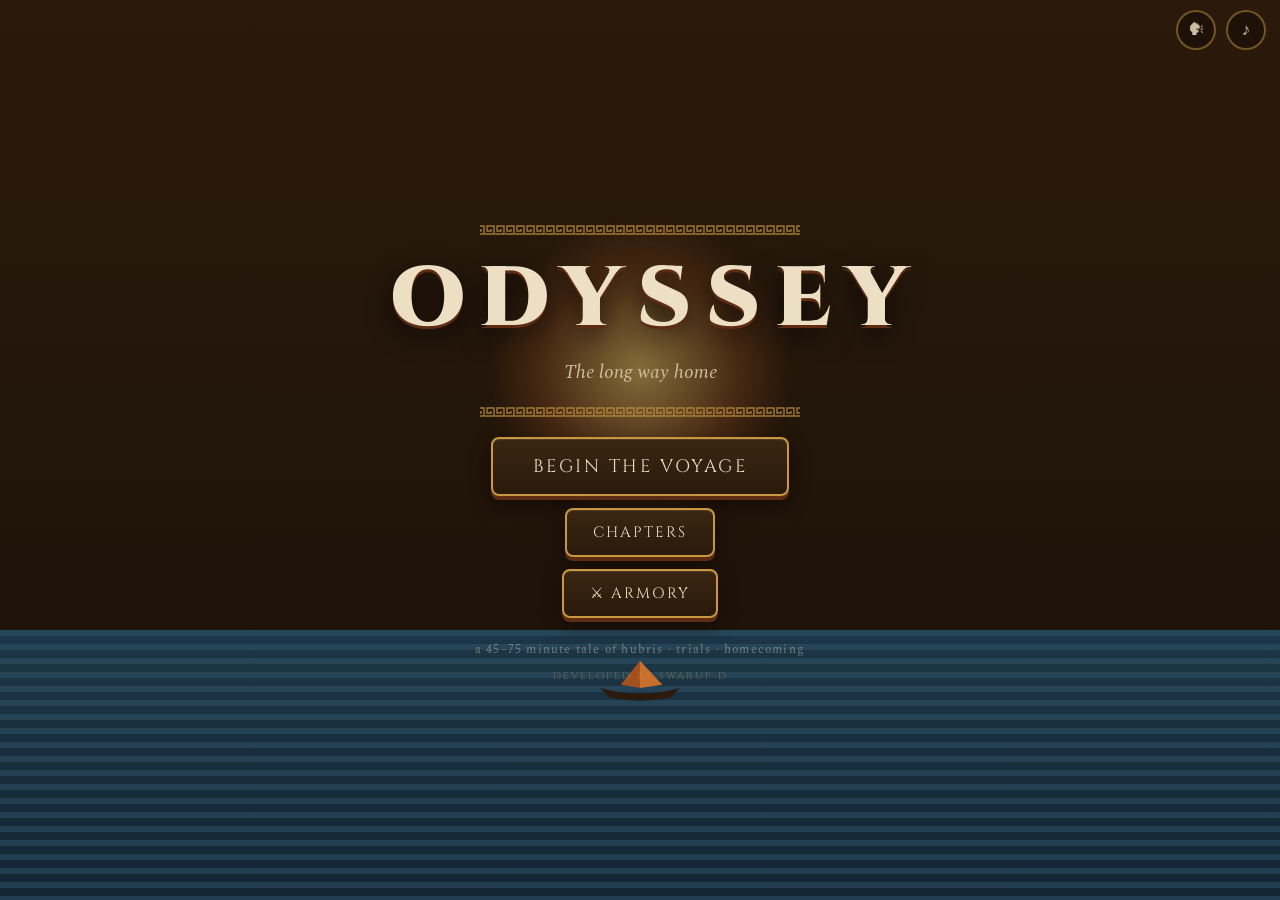
==== android/app/src/main/assets/index.html @ 5df7ddb8 "Initial commit: ODYSSEY - The Long Way Home" ====
<!DOCTYPE html>
<html lang="en">
<head>
<meta charset="utf-8"/>
<meta name="viewport" content="width=device-width, initial-scale=1, maximum-scale=1, user-scalable=no, viewport-fit=cover"/>
<meta name="theme-color" content="#1a1008"/>
<link rel="manifest" href="manifest.webmanifest"/>
<link rel="icon" type="image/png" sizes="192x192" href="icons/icon-192.png"/>
<link rel="apple-touch-icon" href="icons/icon-192.png"/>
<meta name="mobile-web-app-capable" content="yes"/>
<meta name="apple-mobile-web-app-capable" content="yes"/>
<meta name="apple-mobile-web-app-status-bar-style" content="black-translucent"/>
<title>ODYSSEY — The Long Way Home</title>
<!-- fonts are self-hosted (see styles.css @font-face) — no external requests -->
<link rel="stylesheet" href="styles.css"/>
</head>
<body>

<!-- ============================================================
     ODYSSEY — a story-driven action-adventure in one page.
     Layers (back to front):
       #game-canvas   engine render target
       #hud           chapter-local HUD (wind meter, rhythm, HP, etc.)
       #dialogue      narration / speech box
       #chapter-card  pottery-panel chapter transitions
       #screens       title / map / end screens (DOM)
     ============================================================ -->

<canvas id="game-canvas"></canvas>

<!-- In-game HUD -->
<div id="hud" class="hidden">
  <div id="hud-chapter" class="hud-chapter-label">Prologue</div>
  <div id="hud-health" class="hud-health hidden" aria-hidden="true"></div>
  <div id="hud-objective" class="hud-objective hidden"></div>
  <div id="hud-toast" class="hud-toast hidden"></div>
</div>

<!-- Chapter-local mechanic UI (wind meter / rhythm track / stealth eye) -->
<div id="mech-ui" class="hidden"></div>

<!-- Narration / dialogue -->
<div id="dialogue" class="dialogue hidden" role="dialog" aria-live="polite">
  <div class="dlg-frame">
    <div class="dlg-speaker" id="dlg-speaker"></div>
    <div class="dlg-text" id="dlg-text"></div>
    <div class="dlg-continue" id="dlg-continue">tap to continue ▸</div>
  </div>
</div>

<!-- Big choice buttons (e.g. reveal / secret) -->
<div id="choices" class="hidden"></div>

<!-- Chapter transition card -->
<div id="chapter-card" class="chapter-card hidden">
  <div class="cc-frame">
    <div class="cc-meander"></div>
    <div class="cc-kicker" id="cc-kicker">Chapter I</div>
    <div class="cc-title" id="cc-title">Polyphemus's Cave</div>
    <div class="cc-sub" id="cc-sub"></div>
    <div class="cc-meander"></div>
  </div>
</div>

<!-- Fade / flash overlay -->
<div id="fade-overlay"></div>

<!-- Full-screen DOM screens -->
<div id="screens">
  <!-- TITLE -->
  <section id="screen-title" class="screen" style="flex-direction:column;justify-content:center;align-items:center;">
    <div class="title-art">
      <div class="title-sun"></div>
      <div class="title-sea"></div>
      <div class="title-ship">
        <svg viewBox="0 0 120 60" width="96" height="48" aria-hidden="true">
          <path d="M10 40 Q60 54 110 40 L98 52 Q60 60 22 52 Z" fill="#2c1a0e"/>
          <path d="M60 40 L60 6 L88 36 Z" fill="#c96f2e"/>
          <path d="M60 40 L60 6 L36 36 Z" fill="#a3511f"/>
        </svg>
      </div>
      <div class="title-gulls"><span></span><span></span><span></span></div>
    </div>
    <div class="title-panel">
      <div class="cc-meander"></div>
      <h1 class="game-title">ODYSSEY</h1>
      <p class="game-sub">The long way home</p>
      <div class="cc-meander"></div>
      <div class="title-buttons">
        <button class="btn-stone btn-hero" id="btn-new-game">Begin the Voyage</button>
        <button class="btn-stone hidden" id="btn-continue">Continue Voyage</button>
        <button class="btn-stone" id="btn-chapters">Chapters</button>
        <button class="btn-stone" id="btn-armory">⚔ Armory</button>
        <button class="btn-stone hidden" id="btn-install">⤓ Install on this device</button>
      </div>
      <p class="title-hint">a 45–75 minute tale of hubris · trials · homecoming</p>
      <p class="title-dev">Developed by Swarup D</p>
    </div>
  </section>

  <!-- ARMORY — weapons & arrows, three tiers each -->
  <section id="screen-armory" class="screen hidden">
    <div class="map-wrap">
      <div class="screen-header">
        <button class="btn-stone btn-back-top" id="btn-armory-back-top" title="Return to Title">◂ Back</button>
        <h2 class="map-title">The Armory</h2>
        <div class="header-spacer"></div>
      </div>
      <p class="map-sub">two racks, three tiers each — bronze for the field, gold for the legend</p>
      <div id="armory-list" class="armory-list"></div>
      <button class="btn-stone btn-back" id="btn-armory-back">◂ Back to Title</button>
    </div>
  </section>

  <!-- CHAPTER SELECT -->
  <section id="screen-map" class="screen hidden">
    <div class="map-wrap">
      <div class="screen-header">
        <button class="btn-stone btn-back-top" id="btn-map-back-top" title="Return to Title">◂ Back</button>
        <h2 class="map-title">The Voyage of Odysseus</h2>
        <div class="header-spacer"></div>
      </div>
      <p class="map-sub">choose a shore to return to — progress unlocks each chapter</p>
      <div id="map-list" class="map-list"></div>
      <button class="btn-stone btn-back" id="btn-map-back">◂ Back to Title</button>
    </div>
  </section>

  <!-- ENDING -->
  <section id="screen-end" class="screen hidden">
    <div class="map-wrap end-wrap">
      <div id="end-art" class="end-art"></div>
      <div class="cc-meander"></div>
      <h2 class="map-title" id="end-title">Homecoming</h2>
      <div class="cc-meander"></div>
      <p class="end-body" id="end-body"></p>
      <div class="end-stats" id="end-stats"></div>
      <div class="title-buttons">
        <button class="btn-stone" id="btn-end-map">Voyage Map</button>
        <button class="btn-stone" id="btn-end-again">Sail Again</button>
      </div>
    </div>
  </section>
</div>

<!-- Audio / voice / home toggles -->
<button id="btn-home" class="btn-audio hidden" title="Return to Title / Home" style="right:114px">
  <svg viewBox="0 0 24 24" width="18" height="18" fill="currentColor" aria-hidden="true" style="display:block">
    <path d="M10 20v-6h4v6h5v-8h3L12 3 2 12h3v8z"/>
  </svg>
</button>
<button id="btn-voice" class="btn-audio" title="Voice overs on/off" style="right:64px">🗣</button>
<button id="btn-audio" class="btn-audio" title="Sound on/off">♪</button>

<script type="module" src="js/main.js"></script>
<script>
  /* ---- PWA plumbing (must never break the game) ---- */
  let __installEvt = null;
  addEventListener("beforeinstallprompt", (e) => {
    e.preventDefault();
    __installEvt = e;
    const b = document.getElementById("btn-install");
    if (b) b.classList.remove("hidden");
  });
  document.getElementById("btn-install").addEventListener("click", async () => {
    if (!__installEvt) return;
    __installEvt.prompt();
    __installEvt = null;
    document.getElementById("btn-install").classList.add("hidden");
  });
  // service worker = offline play; needs a secure context (https or localhost)
  if ("serviceWorker" in navigator && (location.protocol === "https:" || ["localhost", "127.0.0.1"].includes(location.hostname)) && !location.hostname.endsWith("appassets.androidplatform.net")) {
    addEventListener("load", () => navigator.serviceWorker.register("sw.js").catch(() => {}));
  }
  // Android app (WebView): hardware back = same as tapping.
  // Returns true when the press was consumed inside the game.
  window.odysseyBackPress = function () {
    const dlg = document.getElementById("dialogue");
    if (dlg && !dlg.classList.contains("hidden")) {
      dlg.dispatchEvent(new PointerEvent("pointerdown", { bubbles: true }));
      return true;
    }
    const armory = document.getElementById("screen-armory");
    if (armory && !armory.classList.contains("hidden")) {
      document.getElementById("btn-armory-back").click();
      return true;
    }
    const map = document.getElementById("screen-map");
    if (map && !map.classList.contains("hidden")) {
      document.getElementById("btn-map-back").click();
      return true;
    }
    const btnHome = document.getElementById("btn-home");
    if (btnHome && !btnHome.classList.contains("hidden")) {
      btnHome.click();
      return true;
    }
    return false; // let the double-press-to-exit happen
  };
</script>
</body>
</html>
---- android/app/src/main/assets/styles.css ----
/* ============================================================
   ODYSSEY — stylesheet
   Palette from Greek pottery (red-figure / black-figure) and
   Aegean fresco colors: terracotta, aegean blue (muted), olive,
   bronze/gold, bone white, dried-blood red. Warm firelight only
   — no neon glow, no cool digital light.
   Fonts are self-hosted (fonts/) so the game runs fully offline
   (Android APK / service worker) with no Google Fonts fetch.
   ============================================================ */

@font-face {
  font-family: "Cinzel";
  font-style: normal;
  font-weight: 400 900;
  font-display: swap;
  src: url("fonts/cinzel-var.woff2") format("woff2");
}

@font-face {
  font-family: "Spectral";
  font-style: normal;
  font-weight: 400;
  font-display: swap;
  src: url("fonts/spectral-400.woff2") format("woff2");
}

@font-face {
  font-family: "Spectral";
  font-style: italic;
  font-weight: 400;
  font-display: swap;
  src: url("fonts/spectral-400i.woff2") format("woff2");
}

@font-face {
  font-family: "Spectral";
  font-style: normal;
  font-weight: 500;
  font-display: swap;
  src: url("fonts/spectral-500.woff2") format("woff2");
}

@font-face {
  font-family: "Spectral";
  font-style: normal;
  font-weight: 600;
  font-display: swap;
  src: url("fonts/spectral-600.woff2") format("woff2");
}

:root {
  --terra:        #b45a32;
  --terra-deep:   #8c3f1d;
  --terra-dark:   #5e2c13;
  --terra-black:  #1a1008;
  --aegean:       #33607d;
  --aegean-deep:  #1d3d52;
  --aegean-dark:  #12293a;
  --olive:        #7a7f46;
  --bronze:       #c9973f;
  --bronze-bright:#e6c069;
  --bone:         #ecdfc3;
  --bone-dim:     #cdbfa0;
  --blood:        #8e2f25;
  --ink:          #21160b;
  --sand:         #c8a86a;

  --font-title: "Cinzel", "Times New Roman", serif;
  --font-body: "Spectral", Georgia, serif;

  --meander-color: var(--bronze);
}

/* Cinzel is a variable font (one file, weights 400–900): pin
   keyword weights onto the numeric axis so 600/700/900 render. */
strong, b { font-weight: 600; }
h1, h2, h3 { font-weight: 700; }

/* ============================================================
   TOUCH CONTROLS — joystick + ACT/BOW (coarse pointers only)
   ============================================================ */
#touch-controls {
  display: none;               /* shown only via media query below */
  position: fixed; inset: 0;
  pointer-events: none;        /* children re-enable */
  z-index: 40;
}

#stick-zone {
  position: absolute;
  left: max(12px, env(safe-area-inset-left));
  bottom: max(14px, env(safe-area-inset-bottom));
  width: 44vmin; max-width: 210px; height: 44vmin; max-height: 210px;
  pointer-events: auto;
  touch-action: none;
}
#stick-base {
  position: absolute; inset: 12%;
  border-radius: 50%;
  background: rgba(26,16,8,0.38);
  border: 2px solid rgba(201,151,63,0.5);
  box-shadow: inset 0 0 24px rgba(0,0,0,0.5);
}
#stick-base.live { border-color: rgba(230,192,105,0.9); }
#stick-nub {
  position: absolute; left: 50%; top: 50%;
  width: 38%; height: 38%;
  margin: -19% 0 0 -19%;
  border-radius: 50%;
  background: radial-gradient(circle at 35% 30%, #e6c069, #8c5a22 70%);
  border: 2px solid #1a1008;
  box-shadow: 0 3px 10px rgba(0,0,0,0.6);
  will-change: transform;
}

#action-buttons {
  position: absolute;
  right: max(14px, env(safe-area-inset-right));
  bottom: max(18px, env(safe-area-inset-bottom));
  display: flex; gap: 14px; align-items: flex-end;
  pointer-events: auto;
}
.tbtn {
  width: 17vmin; height: 17vmin; max-width: 84px; max-height: 84px;
  border-radius: 50%;
  border: 2px solid rgba(201,151,63,0.85);
  background:
    radial-gradient(circle at 32% 26%, rgba(236,223,195,0.18), transparent 55%),
    radial-gradient(circle at 50% 125%, rgba(201,151,63,0.30), transparent 60%),
    rgba(26,16,8,0.66);
  color: var(--bone);
  font-family: var(--font-title);
  font-size: clamp(13px, 3.4vmin, 17px);
  letter-spacing: 0.08em;
  touch-action: none;
  user-select: none; -webkit-user-select: none;
  box-shadow: inset 0 0 18px rgba(0,0,0,0.55), 0 4px 16px rgba(0,0,0,0.5),
    0 0 0 1px rgba(0,0,0,0.5);
  transition: transform 0.08s ease, box-shadow 0.15s ease;
}
#btn-bow {
  color: #ffd27a;
  text-shadow: 0 0 10px rgba(255,190,90,0.4);
}
.tbtn.pressed {
  background: radial-gradient(circle at 50% 40%, rgba(190,64,42,0.8), rgba(142,47,37,0.5));
  border-color: var(--bronze-bright);
  transform: scale(0.92);
  box-shadow: 0 0 20px rgba(230,192,105,0.3), inset 0 0 14px rgba(0,0,0,0.5);
}

/* controls are always on in-game now — discoverable, and the
   phone/desktop split was hiding them from half the players */
#touch-controls { display: block; }
#touch-controls.hidden { display: none !important; }

/* while dialogue is open the controls step back (still tappable
   for the stick, but visually out of the text's way) */
body.dlg-open #touch-controls { opacity: 0.22; transition: opacity 0.3s ease; }
#touch-controls { transition: opacity 0.3s ease; }

/* persistent gear chip (armor · sword · bow) */
#gear-chip {
  position: absolute;
  bottom: max(10px, env(safe-area-inset-bottom));
  left: 50%; transform: translateX(-50%);
  font-size: 11px; font-style: italic;
  color: var(--bone-dim);
  background: rgba(26,16,8,0.55);
  border: 1px solid rgba(201,151,63,0.25);
  padding: 3px 12px; border-radius: 4px;
  white-space: nowrap;
  opacity: 0.9;
}
@media (pointer: coarse) {
  #gear-chip { bottom: auto; top: max(34px, calc(env(safe-area-inset-top) + 24px)); }
}

* { margin: 0; padding: 0; box-sizing: border-box; -webkit-tap-highlight-color: transparent; }

html, body { height: 100%; overflow: hidden; }

body {
  background: var(--terra-black);
  color: var(--bone);
  font-family: var(--font-body);
  touch-action: none;
  user-select: none;
  -webkit-user-select: none;
  overscroll-behavior: none;
}

button { font-family: inherit; color: inherit; cursor: pointer; }

.hidden { display: none !important; }

/* ============================================================
   CANVAS
   ============================================================ */
#game-canvas {
  position: fixed; inset: 0;
  width: 100vw; height: 100vh;
  display: block;
  background: var(--terra-black);
}

/* ============================================================
   HUD
   ============================================================ */
#hud {
  position: fixed; inset: 0;
  pointer-events: none;
  z-index: 20;
}

.hud-chapter-label {
  position: absolute; top: max(10px, env(safe-area-inset-top)); left: 16px;
  font-family: var(--font-title);
  font-size: 12px; letter-spacing: 0.22em; text-transform: uppercase;
  color: var(--bone-dim);
  opacity: 0.85;
  border-left: 3px solid var(--bronze);
  padding-left: 9px;
  text-shadow: 0 1px 3px rgba(0,0,0,0.85);
}

.hud-health {
  position: absolute; top: max(56px, calc(env(safe-area-inset-top) + 48px)); right: 14px;
  display: flex; gap: 6px;
}

.hp-pip {
  width: 16px; height: 16px;
  background: var(--blood);
  border: 2px solid var(--ink);
  border-radius: 50%;
  box-shadow: inset 0 -3px 0 rgba(0,0,0,0.35), 0 1px 0 rgba(255,255,255,0.08);
  transition: transform 0.15s ease, opacity 0.3s ease;
}
.hp-pip.empty { background: transparent; border-color: rgba(236,223,195,0.25); opacity: 0.5; transform: scale(0.8); }

.hud-objective {
  position: absolute;
  top: max(10px, env(safe-area-inset-top));
  left: 50%; transform: translateX(-50%);
  font-size: 13px; font-style: italic; color: var(--bone-dim);
  background: rgba(26,16,8,0.55);
  border: 1px solid rgba(201,151,63,0.25);
  padding: 4px 14px; border-radius: 4px;
  max-width: 70vw; text-align: center;
  transition: opacity 0.4s ease;
}

.hud-toast {
  position: absolute;
  top: 22%; left: 50%; transform: translateX(-50%);
  font-family: var(--font-title);
  font-size: clamp(15px, 3.5vmin, 22px);
  letter-spacing: 0.14em;
  color: var(--bronze-bright);
  text-shadow: 0 2px 6px rgba(0,0,0,0.8);
  text-align: center;
  animation: toast-in 0.45s ease;
}
@keyframes toast-in { from { opacity: 0; transform: translateX(-50%) translateY(8px);} to { opacity: 1; transform: translateX(-50%) translateY(0);} }

/* ============================================================
   DIALOGUE
   ============================================================ */
#dialogue {
  position: fixed; left: 50%; bottom: 4%;
  transform: translateX(-50%);
  width: min(92vw, 620px);
  z-index: 40;
}

.dlg-frame {
  position: relative;
  background: linear-gradient(180deg, rgba(40,26,13,0.97), rgba(21,12,5,0.985));
  border: 2px solid rgba(201,151,63,0.85);
  border-radius: 12px;
  padding: 17px 20px 30px;
  box-shadow: 0 10px 36px rgba(0,0,0,0.68), 0 0 22px rgba(201,151,63,0.10),
    inset 0 1px 0 rgba(236,223,195,0.12);
  overflow: hidden;
}

.dlg-frame::before {
  content: ""; position: absolute; inset: 5px;
  border: 1px solid rgba(201,151,63,0.42);
  border-radius: 8px; pointer-events: none;
}

/* meander ribbon along the frame top */
.dlg-frame::after {
  content: ""; position: absolute; top: 0; left: 0; right: 0; height: 4px;
  background: repeating-linear-gradient(90deg,
    rgba(201,151,63,0.9) 0 5px, rgba(201,151,63,0.15) 5px 10px);
  opacity: 0.65;
}

.dlg-speaker {
  position: absolute; top: -12px; left: 16px;
  font-family: var(--font-title);
  font-size: 11.5px; letter-spacing: 0.2em; text-transform: uppercase;
  color: var(--bronze-bright);
  background: linear-gradient(180deg, #2c1c0d, #221407);
  border: 1px solid var(--bronze);
  border-radius: 4px;
  padding: 4px 12px 3px;
  box-shadow: 0 3px 10px rgba(0,0,0,0.55), inset 0 1px 0 rgba(236,223,195,0.1);
}

.dlg-text {
  font-size: clamp(15px, 2.6vmin, 19px);
  line-height: 1.5;
  color: var(--bone);
  min-height: 3.2em;
  text-shadow: 0 1px 2px rgba(0,0,0,0.6);
}

.dlg-text {
  font-size: clamp(15px, 2.6vmin, 19px);
  line-height: 1.45;
  color: var(--bone);
  min-height: 3.2em;
}

.dlg-continue {
  position: absolute; right: 14px; bottom: 6px;
  font-size: 11px; letter-spacing: 0.12em;
  color: var(--bone-dim);
  animation: pulse-soft 1.6s ease-in-out infinite;
}
@keyframes pulse-soft { 0%,100% { opacity: 0.45;} 50% { opacity: 1;} }

/* ============================================================
   CHOICES
   ============================================================ */
#choices {
  position: fixed; inset: 0; z-index: 50;
  display: flex; flex-direction: column;
  align-items: center; justify-content: center;
  gap: 14px; background: rgba(26,16,8,0.6);
  backdrop-filter: blur(2px);
}
#choices .choice-btn { min-width: min(80vw, 360px); }
#choices .choice-btn.selected { outline: 2px solid var(--bronze); outline-offset: 3px; }

/* ============================================================
   KEYBOARD HINTS
   ============================================================ */
.kbd { display: inline-block; font-family: var(--font-title); font-size: 11px;
  padding: 1px 6px; margin: 0 2px; border: 1px solid rgba(205,191,160,0.5);
  border-bottom-width: 2px; border-radius: 4px; color: var(--bone);
  background: rgba(0,0,0,0.25); line-height: 1.5; }

/* ============================================================
   CHAPTER CARD
   ============================================================ */
.chapter-card {
  position: fixed; inset: 0; z-index: 60;
  display: flex; align-items: center; justify-content: center;
  background: radial-gradient(ellipse at 50% 45%, #31200f 0%, var(--terra-black) 70%);
}

.cc-frame {
  text-align: center;
  padding: 34px 40px;
  border-top: 2px solid var(--bronze);
  border-bottom: 2px solid var(--bronze);
  position: relative;
}
.cc-frame::before, .cc-frame::after {
  content: ""; position: absolute; left: 50%; transform: translateX(-50%);
  width: 60%; height: 1px; background: rgba(201,151,63,0.4);
}
.cc-frame::before { top: 6px; } .cc-frame::after { bottom: 6px; }

.cc-meander {
  height: 10px;
  margin: 8px auto;
  width: min(78vw, 320px);
  opacity: 0.75;
  background-image: url("data:image/svg+xml,%3Csvg xmlns='http://www.w3.org/2000/svg' width='10' height='10' viewBox='0 0 10 10'%3E%3Cpath d='M0 9 H9 V1 H2 V6 H6 V4' fill='none' stroke='%23c9973f' stroke-width='1.4'/%3E%3C/svg%3E");
  background-repeat: repeat-x;
  background-position: center;
}

.cc-kicker {
  font-family: var(--font-title);
  font-size: 13px; letter-spacing: 0.35em; text-transform: uppercase;
  color: var(--bone-dim);
  margin-bottom: 6px;
}

.cc-title {
  font-family: var(--font-title);
  font-size: clamp(26px, 6.5vmin, 44px);
  font-weight: 700; color: var(--bone);
  margin: 4px 0 6px;
}

.cc-sub {
  font-size: 14px; font-style: italic; color: var(--bone-dim);
  margin-bottom: 4px;
}

/* ============================================================
   FADE OVERLAY
   ============================================================ */
#fade-overlay {
  position: fixed; inset: 0; z-index: 55;
  background: #000; opacity: 0;
  pointer-events: none;
  transition: opacity 0.5s ease;
}

/* ============================================================
   BUTTONS
   ============================================================ */
.btn-stone {
  font-family: var(--font-title);
  font-size: 15px; letter-spacing: 0.14em; text-transform: uppercase;
  color: var(--bone);
  background: linear-gradient(180deg, #3a2712, #2a1a0c);
  border: 2px solid var(--bronze);
  border-radius: 8px;
  padding: 12px 26px;
  box-shadow: 0 4px 0 var(--terra-dark), 0 8px 18px rgba(0,0,0,0.5), inset 0 1px 0 rgba(236,223,195,0.12);
  transition: transform 0.08s ease, box-shadow 0.08s ease, background 0.2s ease;
}
.btn-stone:active {
  transform: translateY(3px);
  box-shadow: 0 1px 0 var(--terra-dark), 0 3px 8px rgba(0,0,0,0.5);
}
.btn-stone:disabled { opacity: 0.4; pointer-events: none; }
.btn-hero { font-size: 18px; padding: 15px 40px; }
.btn-back { margin-top: 22px; font-size: 13px; padding: 10px 20px; }

/* ============================================================
   SCREENS
   ============================================================ */
.screen {
  position: fixed; inset: 0; z-index: 70;
  display: flex; align-items: center; justify-content: center;
  overflow: hidden;
}

/* ---- Title ---- */
#screen-title { background: linear-gradient(180deg, #2a1a0c 0%, #1a1008 100%); }

.title-art {
  position: absolute; inset: 0;
  overflow: hidden;
  pointer-events: none;
}
.title-sun {
  position: absolute; left: 50%; top: 24%;
  width: 34vmin; height: 34vmin;
  transform: translateX(-50%);
  border-radius: 50%;
  background: radial-gradient(circle, rgba(230,192,105,0.5) 0%, rgba(200,110,50,0.22) 45%, transparent 70%);
}
.title-sea {
  position: absolute; left: 0; right: 0; bottom: 0; height: 30%;
  background:
    repeating-linear-gradient(180deg, rgba(51,96,125,0.5) 0 6px, transparent 6px 14px),
    linear-gradient(180deg, var(--aegean-deep), var(--aegean-dark));
  opacity: 0.85;
}
.title-ship {
  position: absolute; left: 50%; bottom: 21%;
  transform: translateX(-50%);
  animation: ship-bob 4.5s ease-in-out infinite;
}
@keyframes ship-bob { 0%,100% { transform: translateX(-50%) translateY(0) rotate(-1.5deg);} 50% { transform: translateX(-50%) translateY(-7px) rotate(1.5deg);} }
.title-gulls span {
  position: absolute; color: var(--bone-dim); opacity: 0.6;
  font-size: 14px; animation: gull-drift 11s linear infinite;
}
.title-gulls span:nth-child(1) { top: 20%; left: -8%; animation-delay: 0s; }
.title-gulls span:nth-child(2) { top: 27%; left: -12%; animation-delay: 4s; font-size: 11px; }
.title-gulls span:nth-child(3) { top: 16%; left: -6%; animation-delay: 8s; font-size: 12px; }
.title-gulls span::after { content: "⌒"; transform: rotate(-12deg); display: inline-block; }
@keyframes gull-drift { from { transform: translateX(0);} to { transform: translateX(120vw);} }

.title-panel {
  position: relative; z-index: 2;
  text-align: center;
  padding: 30px;
  width: min(92vw, 560px);
  /* keep it vertically centred even on short viewports */
  margin-top: auto;
  margin-bottom: auto;
}

.game-title {
  font-family: var(--font-title);
  font-size: clamp(44px, 11vmin, 84px);
  font-weight: 900;
  letter-spacing: 0.18em;
  color: var(--bone);
  text-shadow: 0 3px 0 var(--terra-dark), 0 10px 26px rgba(0,0,0,0.65);
  margin: 6px 0 2px;
}

.game-sub {
  font-style: italic; font-size: clamp(14px, 2.8vmin, 19px);
  color: var(--bone-dim);
  margin-bottom: 20px;
}

.title-buttons {
  display: flex; flex-direction: column; align-items: center; gap: 12px;
  margin-top: 20px;
}

.title-hint { margin-top: 22px; font-size: 12px; letter-spacing: 0.1em; color: rgba(205,191,160,0.5); }

.title-dev {
  margin-top: 10px;
  font-family: var(--font-title);
  font-size: 10px;
  letter-spacing: 0.2em;
  text-transform: uppercase;
  color: rgba(201,151,63,0.45);
  user-select: none;
}

/* ---- Map & Armory ---- */
#screen-map, #screen-armory, #screen-end {
  background: radial-gradient(ellipse at 50% 30%, #2e1d0e 0%, var(--terra-black) 75%);
}
.map-wrap {
  width: min(94vw, 640px);
  max-height: 92vh;
  overflow-y: auto;
  text-align: center;
  padding: 26px 14px;
}
.screen-header {
  display: flex;
  align-items: center;
  justify-content: space-between;
  gap: 12px;
  margin: 4px 0 2px;
}
.btn-back-top {
  font-size: 12px;
  padding: 8px 16px;
  margin-top: 0;
  flex-shrink: 0;
}
.header-spacer {
  width: 74px;
  flex-shrink: 0;
}
.map-title {
  font-family: var(--font-title);
  font-size: clamp(20px, 4.5vmin, 30px);
  letter-spacing: 0.08em;
  margin: 0;
  flex: 1;
}
.map-sub { font-size: 13px; font-style: italic; color: var(--bone-dim); margin-bottom: 20px; }

.map-list { display: flex; flex-direction: column; gap: 12px; }

/* ---------------- armory ---------------- */
.armory-list { display: flex; flex-direction: column; gap: 18px; text-align: left; }
.armory-section-title {
  font-family: var(--font-title);
  letter-spacing: 0.14em;
  font-size: 14px;
  color: var(--bronze);
  margin-bottom: -6px;
}
.armory-row {
  display: flex; align-items: center; gap: 12px;
  background: linear-gradient(180deg, #33220f, #241708);
  border: 1.5px solid #55381c;
  border-radius: 10px;
  padding: 12px 14px;
  color: var(--bone);
  width: 100%;
  text-align: left;
}
.armory-row:active { transform: scale(0.985); }
.armory-row.equipped { border-color: var(--bronze-bright); box-shadow: 0 0 12px rgba(230,192,105,0.25); }
.armory-row.locked { opacity: 0.42; }
.armory-row .ar-icon {
  font-size: 22px; width: 34px; text-align: center;
  filter: sepia(0.4) saturate(1.2);
}
.armory-row .ar-name { font-family: var(--font-title); font-size: 15px; letter-spacing: 0.05em; }
.armory-row .ar-desc { font-size: 12px; color: var(--bone-dim); font-style: italic; margin-top: 1px; }
.armory-row .ar-tag {
  margin-left: auto; font-size: 10.5px; letter-spacing: 0.1em;
  color: var(--bronze-bright); white-space: nowrap;
}
.armory-row.locked .ar-tag { color: var(--bone-dim); }

.map-chapter {
  display: flex; align-items: center; gap: 16px;
  text-align: left;
  background: linear-gradient(180deg, #33220f, #241708);
  border: 2px solid rgba(201,151,63,0.55);
  border-radius: 10px;
  padding: 12px 16px;
  transition: transform 0.1s ease, border-color 0.2s ease;
}
.map-chapter:active { transform: scale(0.985); }
.map-chapter.locked { opacity: 0.45; pointer-events: none; border-style: dashed; }
.map-chapter .mc-num {
  font-family: var(--font-title);
  font-size: 22px; font-weight: 700; color: var(--bronze-bright);
  width: 44px; height: 44px; flex: 0 0 44px;
  display: flex; align-items: center; justify-content: center;
  border: 2px solid var(--bronze); border-radius: 50%;
  background: rgba(201,151,63,0.08);
}
.map-chapter .mc-name { font-family: var(--font-title); font-size: 16px; letter-spacing: 0.06em; }
.map-chapter .mc-desc { font-size: 12.5px; color: var(--bone-dim); font-style: italic; margin-top: 2px; }

/* ---- Ending ---- */
.end-art { font-size: 54px; margin-bottom: 4px; }
.end-body {
  font-size: clamp(14px, 2.6vmin, 17px);
  line-height: 1.6;
  color: var(--bone);
  margin: 14px auto 18px;
  max-width: 52ch;
  white-space: pre-line;
}
.end-stats {
  display: flex; flex-wrap: wrap; justify-content: center; gap: 10px 26px;
  font-size: 13px; color: var(--bone-dim);
  margin-bottom: 22px;
}
.end-stats b { color: var(--bronze-bright); font-weight: 600; }

/* ============================================================
   MECHANIC UI
   ============================================================ */
#mech-ui {
  position: fixed; inset: 0; z-index: 30;
  pointer-events: none;
}
#mech-ui button { pointer-events: auto; }

/* ---- Wind meter (Ch.2) ---- */
.windmeter {
  position: absolute;
  left: 50%; top: max(64px, calc(env(safe-area-inset-top) + 56px));
  transform: translateX(-50%);
  width: min(86vw, 460px);
  pointer-events: none;
}

.wm-title {
  text-align: center; font-family: var(--font-title);
  font-size: 11px; letter-spacing: 0.3em; text-transform: uppercase;
  color: var(--bone-dim); margin-bottom: 6px;
}

.wm-track {
  position: relative; height: 26px;
  border: 2px solid var(--bronze);
  border-radius: 6px;
  background: linear-gradient(90deg,
    var(--aegean-deep) 0%, var(--aegean) 18%,
    #4a7d6d 30%,
    #b08c3f 50%,
    var(--terra) 70%, var(--terra-deep) 100%);
  overflow: hidden;
  box-shadow: inset 0 2px 6px rgba(0,0,0,0.5);
}

.wm-needle {
  position: absolute; top: -2px; bottom: -2px; width: 6px;
  background: var(--bone);
  border-left: 1px solid var(--ink); border-right: 1px solid var(--ink);
  box-shadow: 0 0 0 1px rgba(0,0,0,0.4);
  transition: left 0.12s linear;
}

.wm-zone {
  position: absolute; top: 0; bottom: 0;
  background: rgba(236,223,195,0.16);
  border-left: 1px dashed rgba(236,223,195,0.35);
  border-right: 1px dashed rgba(236,223,195,0.35);
}

.wm-bands {
  display: flex; justify-content: space-between;
  font-size: 11px; color: var(--bone-dim); margin-top: 4px;
  letter-spacing: 0.08em;
}

.wm-bag {
  text-align: center; margin-top: 10px;
  font-size: 13px; color: var(--bone-dim); font-style: italic;
}
.wm-bag b { color: var(--bronze-bright); font-style: normal; }

.wm-crew {
  text-align: center; margin-top: 6px;
  font-size: 12.5px; letter-spacing: 0.04em;
  color: var(--bone-dim);
}
.wm-crew.warn { color: var(--bronze-bright); animation: pulse-soft 1s ease-in-out infinite; }

/* ---- Rhythm track (Ch.5) ---- */
.rhythm {
  position: absolute; left: 50%; bottom: 12%;
  transform: translateX(-50%);
  width: min(92vw, 560px);
  pointer-events: none;
}

.rh-track {
  position: relative; height: 58px;
  border: 2px solid var(--bronze); border-radius: 10px;
  background: rgba(26,16,8,0.72);
  overflow: hidden;
  box-shadow: 0 6px 18px rgba(0,0,0,0.5);
}

.rh-hitline {
  position: absolute; left: 22%; top: 0; bottom: 0; width: 3px;
  background: var(--bronze-bright);
  box-shadow: 0 0 8px rgba(230,192,105,0.8);
}

.rh-note {
  position: absolute; top: 50%;
  width: 22px; height: 22px;
  margin: -11px 0 0 -11px;
  border-radius: 50%;
  background: var(--terra);
  border: 2px solid var(--ink);
  box-shadow: inset 0 -3px 0 rgba(0,0,0,0.3);
}
.rh-note.hold { border-radius: 6px; width: 30px; }

.rh-judgment {
  position: absolute; left: 22%; top: -30px;
  transform: translateX(-50%);
  font-family: var(--font-title);
  font-size: 17px; letter-spacing: 0.15em;
  text-align: center; white-space: nowrap;
}
.rh-judgment.perfect { color: var(--bronze-bright); }
.rh-judgment.good { color: var(--bone); }
.rh-judgment.miss { color: var(--blood); }

.rh-healthbar {
  position: relative;
  height: 8px; margin-top: 8px;
  border: 1px solid var(--bronze);
  border-radius: 4px;
  overflow: hidden;
  background: rgba(0,0,0,0.5);
}
.rh-healthfill {
  height: 100%; width: 100%;
  background: linear-gradient(90deg, var(--olive), var(--sand));
  transition: width 0.25s ease;
}
.rh-healthfill.low { background: var(--blood); }

/* ---- Stealth eye (Ch.1) ---- */
.stealth-eye {
  position: absolute; top: max(70px, calc(env(safe-area-inset-top) + 60px));
  left: 50%; transform: translateX(-50%);
  width: 56px; height: 56px;
  border-radius: 50%;
  border: 2px solid rgba(201,151,63,0.4);
  background: radial-gradient(circle, #e8e0c8 0%, #cbb98f 60%, #9d8a5f 100%);
  overflow: hidden;
  box-shadow: 0 4px 14px rgba(0,0,0,0.5);
}
.stealth-eye .se-iris {
  position: absolute; left: 50%; top: 50%;
  width: 22px; height: 22px; margin: -11px 0 0 -11px;
  border-radius: 50%; background: var(--terra-deep);
  transition: transform 0.3s ease;
}
.stealth-eye.alert { border-color: var(--blood); box-shadow: 0 0 16px rgba(142,47,37,0.8); }
.stealth-eye.alert .se-iris { background: var(--blood); transform: scale(1.35); }

/* ---- Boss / stagger UI (Ch.1 & 6) ---- */
.bossbar {
  position: absolute; top: max(64px, calc(env(safe-area-inset-top) + 56px));
  left: 50%; transform: translateX(-50%);
  width: min(84vw, 440px);
  pointer-events: none;
}
.bb-name {
  text-align: center; font-family: var(--font-title);
  font-size: 13px; letter-spacing: 0.25em; text-transform: uppercase;
  color: var(--bone); margin-bottom: 5px;
  text-shadow: 0 2px 4px rgba(0,0,0,0.8);
}
.bb-track {
  height: 14px; border: 2px solid var(--bronze); border-radius: 5px;
  background: rgba(0,0,0,0.55); overflow: hidden;
}
.bb-fill {
  height: 100%; width: 100%;
  background: linear-gradient(90deg, var(--blood), var(--terra));
  transition: width 0.2s ease;
}
.bb-staggers { display: flex; justify-content: center; gap: 8px; margin-top: 6px; }
.bb-stagger-pip {
  width: 14px; height: 14px; border-radius: 50%;
  border: 2px solid var(--bronze);
  background: transparent;
  transition: background 0.2s ease, transform 0.2s ease;
}
.bb-stagger-pip.on { background: var(--bronze-bright); transform: scale(1.15); }

/* ---- QTE prompt ---- */
.qte {
  position: fixed; left: 50%; top: 42%;
  transform: translateX(-50%);
  z-index: 45; text-align: center;
  pointer-events: none;
}
.qte-ring {
  width: 84px; height: 84px; margin: 0 auto 10px;
  border-radius: 50%;
  border: 4px solid var(--bone);
  display: flex; align-items: center; justify-content: center;
  font-family: var(--font-title); font-size: 30px; color: var(--bone);
  animation: qte-shrink var(--qte-dur, 1s) linear forwards;
  background: rgba(26,16,8,0.7);
  box-shadow: 0 0 0 3px rgba(26,16,8,0.7), 0 6px 20px rgba(0,0,0,0.6);
}
@keyframes qte-shrink {
  from { border-color: var(--bronze-bright); transform: scale(1.25); }
  to   { border-color: var(--blood); transform: scale(1); }
}
.qte-label { font-family: var(--font-title); letter-spacing: 0.2em; font-size: 13px; color: var(--bone-dim); text-shadow: 0 2px 4px rgba(0,0,0,0.8); }

/* ---- Dodge hint (Ch.1) ---- */
.dodge-hint {
  position: fixed; bottom: 16%; left: 50%;
  transform: translateX(-50%);
  z-index: 35; pointer-events: none;
  font-family: var(--font-title); font-size: 15px; letter-spacing: 0.2em;
  color: var(--bone-dim);
  text-shadow: 0 2px 5px rgba(0,0,0,0.8);
  animation: pulse-soft 1.2s ease-in-out infinite;
}
.dodge-hint.left { left: 22%; }
.dodge-hint.right { left: 78%; }
.dodge-hint.urgent { color: var(--bronze-bright); font-size: 19px; }

/* ---- Potion bench (Ch.3) ---- */
.bench {
  position: absolute; left: 50%; bottom: 5%;
  transform: translateX(-50%);
  width: min(92vw, 520px);
  background: linear-gradient(180deg, rgba(33,22,11,0.96), rgba(26,16,8,0.98));
  border: 2px solid var(--bronze); border-radius: 10px;
  padding: 14px;
  pointer-events: auto;
}
.bench-title { font-family: var(--font-title); font-size: 13px; letter-spacing: 0.22em; text-transform: uppercase; color: var(--bronze-bright); margin-bottom: 8px; text-align: center; }
.bench-slots { display: flex; justify-content: center; gap: 12px; margin-bottom: 10px; flex-wrap: wrap; }
.ing-slot {
  width: 54px; height: 54px;
  display: flex; align-items: center; justify-content: center;
  font-size: 26px;
  border: 2px dashed rgba(201,151,63,0.5); border-radius: 8px;
  background: rgba(0,0,0,0.3);
}
.ing-slot.filled { border-style: solid; background: rgba(122,127,70,0.25); }
.bench-row { display: flex; align-items: center; justify-content: center; gap: 10px; flex-wrap: wrap; }
.bench-ings { display: flex; gap: 8px; }
.bench-ing {
  width: 46px; height: 46px;
  display: flex; align-items: center; justify-content: center;
  font-size: 22px;
  border: 2px solid var(--bronze); border-radius: 8px;
  background: rgba(58,39,18,0.9);
  transition: transform 0.1s ease;
}
.bench-ing:active { transform: scale(0.92); }
.bench-ing.used { opacity: 0.25; pointer-events: none; }
.bench-brew { font-size: 14px; }
.bench-close { margin-top: 8px; width: 100%; font-size: 12px; padding: 8px; }

/* ---- Vitals row used in Ch.3/Ch.6 top-left under label ---- */
.vitals {
  position: absolute;
  top: max(38px, calc(env(safe-area-inset-top) + 32px));
  left: 16px;
  display: flex; gap: 10px; align-items: center;
  pointer-events: none;
}
.vit-chip {
  display: flex; align-items: center; gap: 5px;
  font-size: 12.5px; color: var(--bone-dim);
  background: rgba(26,16,8,0.55);
  border: 1px solid rgba(201,151,63,0.3);
  padding: 3px 10px; border-radius: 20px;
}
.vit-chip .vit-ico { font-size: 14px; }

/* ============================================================
   AUDIO BUTTON
   ============================================================ */
.btn-audio {
  position: fixed; top: max(10px, env(safe-area-inset-top)); right: 14px;
  z-index: 90;
  width: 40px; height: 40px;
  border-radius: 50%;
  border: 2px solid rgba(201,151,63,0.5);
  background: rgba(26,16,8,0.7);
  color: var(--bone-dim);
  font-size: 17px;
  display: flex; align-items: center; justify-content: center;
  transition: transform 0.15s ease, border-color 0.2s ease, background 0.2s ease, color 0.2s ease;
}
.btn-audio:hover {
  border-color: var(--bronze-bright);
  color: var(--bone);
  background: rgba(44,26,14,0.85);
}
.btn-audio:active {
  transform: scale(0.92);
}
.btn-audio.muted { color: rgba(205,191,160,0.3); text-decoration: line-through; }
#btn-voice.muted { color: rgba(205,191,160,0.3); text-decoration: line-through; }

/* ============================================================
   SMALL SCREENS / DESKTOP FIXES
   ============================================================ */
@media (max-height: 480px) {
  .game-title { font-size: 40px; }
  .dlg-text { min-height: 2.6em; }
}
@media (min-width: 900px) {
  #dialogue { width: 560px; }
}
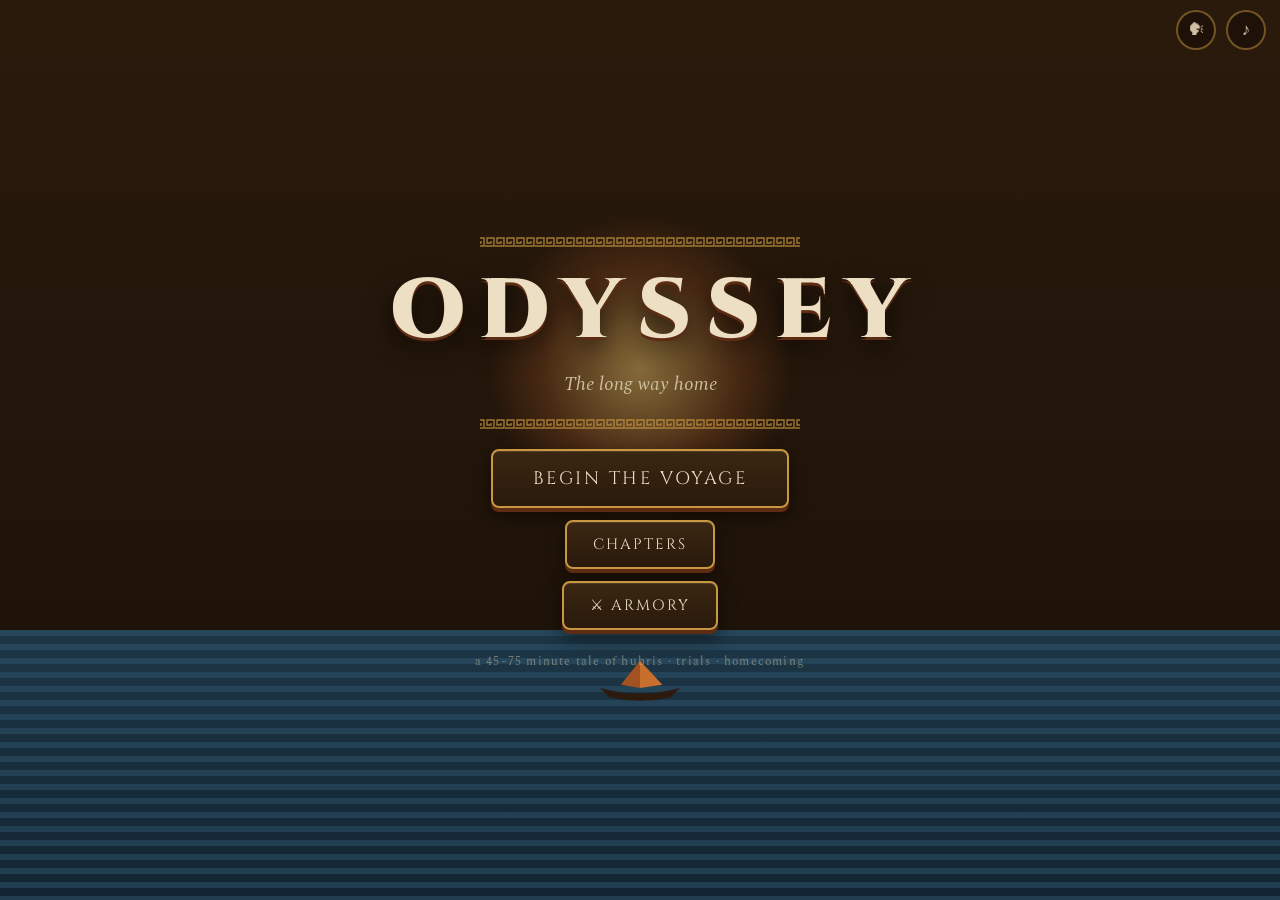
==== commit ccd8477e: "Remove title developer credit, optimize mobile responsive screen-fit, edge-to-edge cutouts, and rebu" ====
--- a/android/app/src/main/assets/index.html
+++ b/android/app/src/main/assets/index.html
@@ -94,7 +94,6 @@
         <button class="btn-stone hidden" id="btn-install">⤓ Install on this device</button>
       </div>
       <p class="title-hint">a 45–75 minute tale of hubris · trials · homecoming</p>
-      <p class="title-dev">Developed by Swarup D</p>
     </div>
   </section>
 
--- a/android/app/src/main/assets/styles.css
+++ b/android/app/src/main/assets/styles.css
@@ -276,18 +276,18 @@
 
 .dlg-frame {
   position: relative;
-  background: linear-gradient(180deg, rgba(40,26,13,0.97), rgba(21,12,5,0.985));
-  border: 2px solid rgba(201,151,63,0.85);
+  background: linear-gradient(180deg, rgba(38,24,12,0.98), rgba(18,10,4,0.99));
+  border: 2px solid rgba(201,151,63,0.88);
   border-radius: 12px;
-  padding: 17px 20px 30px;
-  box-shadow: 0 10px 36px rgba(0,0,0,0.68), 0 0 22px rgba(201,151,63,0.10),
-    inset 0 1px 0 rgba(236,223,195,0.12);
-  overflow: hidden;
+  padding: 22px 22px 28px;
+  box-shadow: 0 10px 36px rgba(0,0,0,0.75), 0 0 24px rgba(201,151,63,0.12),
+    inset 0 1px 0 rgba(236,223,195,0.14);
+  overflow: visible;
 }
 
 .dlg-frame::before {
   content: ""; position: absolute; inset: 5px;
-  border: 1px solid rgba(201,151,63,0.42);
+  border: 1px solid rgba(201,151,63,0.38);
   border-radius: 8px; pointer-events: none;
 }
 
@@ -297,18 +297,28 @@
   background: repeating-linear-gradient(90deg,
     rgba(201,151,63,0.9) 0 5px, rgba(201,151,63,0.15) 5px 10px);
   opacity: 0.65;
+  border-radius: 10px 10px 0 0;
 }
 
 .dlg-speaker {
-  position: absolute; top: -12px; left: 16px;
-  font-family: var(--font-title);
-  font-size: 11.5px; letter-spacing: 0.2em; text-transform: uppercase;
+  position: absolute;
+  top: -16px;
+  left: 20px;
+  z-index: 10;
+  font-family: var(--font-title);
+  font-size: 13px;
+  font-weight: 700;
+  letter-spacing: 0.22em;
+  text-transform: uppercase;
   color: var(--bronze-bright);
-  background: linear-gradient(180deg, #2c1c0d, #221407);
-  border: 1px solid var(--bronze);
-  border-radius: 4px;
-  padding: 4px 12px 3px;
-  box-shadow: 0 3px 10px rgba(0,0,0,0.55), inset 0 1px 0 rgba(236,223,195,0.1);
+  background: #190f06;
+  border: 2px solid var(--bronze-bright);
+  border-radius: 6px;
+  padding: 5px 16px 4px;
+  box-shadow: 0 5px 15px rgba(0,0,0,0.9), inset 0 1px 0 rgba(255,255,255,0.15);
+  text-shadow: 0 1px 3px rgba(0,0,0,0.95);
+  white-space: nowrap;
+  pointer-events: none;
 }
 
 .dlg-text {
@@ -316,14 +326,7 @@
   line-height: 1.5;
   color: var(--bone);
   min-height: 3.2em;
-  text-shadow: 0 1px 2px rgba(0,0,0,0.6);
-}
-
-.dlg-text {
-  font-size: clamp(15px, 2.6vmin, 19px);
-  line-height: 1.45;
-  color: var(--bone);
-  min-height: 3.2em;
+  text-shadow: 0 1px 2px rgba(0,0,0,0.7);
 }
 
 .dlg-continue {
@@ -517,16 +520,6 @@
 }
 
 .title-hint { margin-top: 22px; font-size: 12px; letter-spacing: 0.1em; color: rgba(205,191,160,0.5); }
-
-.title-dev {
-  margin-top: 10px;
-  font-family: var(--font-title);
-  font-size: 10px;
-  letter-spacing: 0.2em;
-  text-transform: uppercase;
-  color: rgba(201,151,63,0.45);
-  user-select: none;
-}
 
 /* ---- Map & Armory ---- */
 #screen-map, #screen-armory, #screen-end {
@@ -937,12 +930,73 @@
 #btn-voice.muted { color: rgba(205,191,160,0.3); text-decoration: line-through; }
 
 /* ============================================================
-   SMALL SCREENS / DESKTOP FIXES
-   ============================================================ */
-@media (max-height: 480px) {
-  .game-title { font-size: 40px; }
-  .dlg-text { min-height: 2.6em; }
-}
+   RESPONSIVE PHONE / LANDSCAPE FITTING
+   ============================================================ */
+@media (max-height: 520px) {
+  .title-panel {
+    padding: 12px 18px;
+    max-height: 98vh;
+    display: flex;
+    flex-direction: column;
+    justify-content: center;
+    align-items: center;
+  }
+  .game-title {
+    font-size: clamp(34px, 9vmin, 54px);
+    margin: 2px 0 0;
+  }
+  .game-sub {
+    font-size: 13px;
+    margin-bottom: 8px;
+  }
+  .cc-meander {
+    margin: 4px auto;
+  }
+  .title-buttons {
+    margin-top: 8px;
+    gap: 8px 12px;
+    flex-direction: row;
+    flex-wrap: wrap;
+    justify-content: center;
+    max-width: 520px;
+  }
+  .title-buttons .btn-stone {
+    padding: 8px 18px;
+    font-size: 13px;
+    min-width: 130px;
+  }
+  .title-hint {
+    margin-top: 8px;
+    font-size: 11px;
+  }
+  .map-wrap {
+    max-height: 96vh;
+    padding: 14px 14px;
+  }
+  .dlg-text {
+    min-height: 2.4em;
+    font-size: clamp(14px, 2.4vmin, 17px);
+  }
+  .dlg-frame {
+    padding: 18px 18px 24px;
+  }
+  #dialogue {
+    bottom: 2%;
+    width: min(94vw, 580px);
+  }
+}
+
+@media (max-width: 600px) {
+  .title-panel {
+    width: 96vw;
+    padding: 16px 10px;
+  }
+  .title-buttons .btn-stone {
+    width: 90%;
+    max-width: 280px;
+  }
+}
+
 @media (min-width: 900px) {
   #dialogue { width: 560px; }
 }
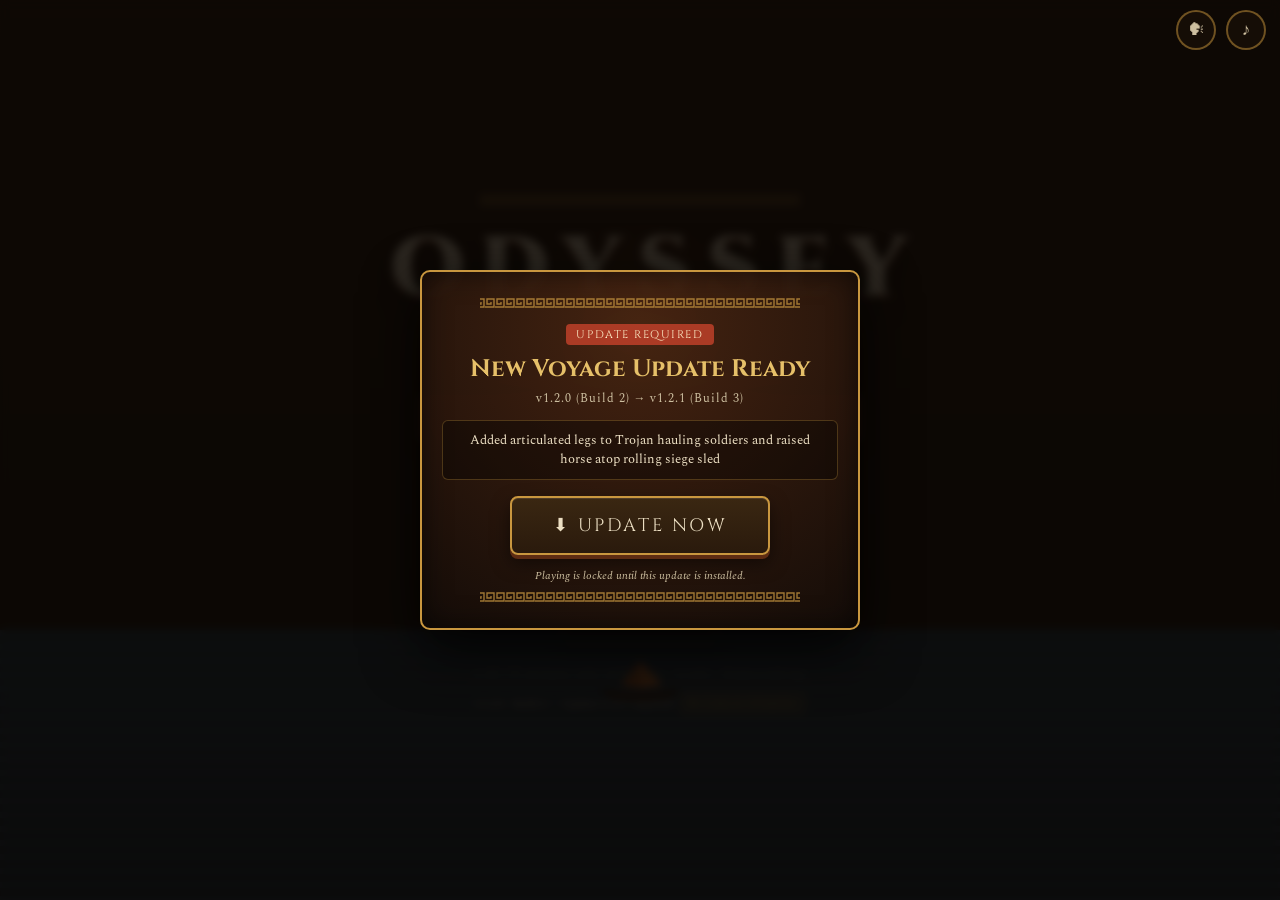
==== commit 0076f596: "OTA v1.2.1 (build 3): fix hauling soldier legs in Trojan Wheel shot, pixelfx combat skills, mandator" ====
--- a/android/app/src/main/assets/index.html
+++ b/android/app/src/main/assets/index.html
@@ -86,6 +86,9 @@
       <h1 class="game-title">ODYSSEY</h1>
       <p class="game-sub">The long way home</p>
       <div class="cc-meander"></div>
+      <div id="home-update-alert" class="home-update-alert hidden">
+        <span id="home-update-alert-text">Mandatory update required — update below to play</span>
+      </div>
       <div class="title-buttons">
         <button class="btn-stone btn-hero" id="btn-new-game">Begin the Voyage</button>
         <button class="btn-stone hidden" id="btn-continue">Continue Voyage</button>
@@ -94,6 +97,32 @@
         <button class="btn-stone hidden" id="btn-install">⤓ Install on this device</button>
       </div>
       <p class="title-hint">a 45–75 minute tale of hubris · trials · homecoming</p>
+      <div class="update-strip" id="update-strip">
+        <span id="app-version-label">v1.2.0 · Build 2</span>
+        <span class="us-dot">·</span>
+        <span id="update-status-text">Checking version…</span>
+        <button class="us-btn" id="btn-check-update" type="button">↻ Check Updates</button>
+      </div>
+    </div>
+
+    <!-- Mandatory In-App Update Gate (blocks play until updated) -->
+    <div id="update-modal" class="update-modal hidden">
+      <div class="update-card">
+        <div class="cc-meander"></div>
+        <div class="uc-badge">UPDATE REQUIRED</div>
+        <h2 class="uc-title">New Voyage Update Ready</h2>
+        <div class="uc-ver" id="update-target-ver">v1.2.0 → v1.2.1</div>
+        <p class="uc-notes" id="update-notes-text">New updates have arrived. Update inside the app to continue playing.</p>
+        <button class="btn-stone btn-hero uc-btn" id="btn-update-now" type="button">⬇ Update Now</button>
+        <div class="uc-prog-wrap hidden" id="update-progress-wrap">
+          <div class="uc-prog-track"><div class="uc-prog-fill" id="update-progress-fill"></div></div>
+          <div class="uc-prog-label" id="update-progress-label">Preparing download…</div>
+        </div>
+        <p class="uc-error hidden" id="update-error-text"></p>
+        <button class="btn-stone hidden" id="btn-update-retry" type="button">↻ Retry Update</button>
+        <p class="uc-lock-note">Playing is locked until this update is installed.</p>
+        <div class="cc-meander"></div>
+      </div>
     </div>
   </section>
 
--- a/android/app/src/main/assets/styles.css
+++ b/android/app/src/main/assets/styles.css
@@ -116,37 +116,75 @@
 #action-buttons {
   position: absolute;
   right: max(14px, env(safe-area-inset-right));
-  bottom: max(18px, env(safe-area-inset-bottom));
-  display: flex; gap: 14px; align-items: flex-end;
+  bottom: max(16px, env(safe-area-inset-bottom));
+  display: flex; gap: 10px; align-items: flex-end;
   pointer-events: auto;
 }
+.tbtn-arc {
+  display: grid;
+  grid-template-columns: repeat(3, auto);
+  gap: 8px;
+  align-items: center;
+  justify-items: center;
+}
 .tbtn {
-  width: 17vmin; height: 17vmin; max-width: 84px; max-height: 84px;
+  display: flex; flex-direction: column; align-items: center; justify-content: center;
+  gap: 1px;
+  width: 17vmin; height: 17vmin; max-width: 80px; max-height: 80px;
   border-radius: 50%;
   border: 2px solid rgba(201,151,63,0.85);
   background:
     radial-gradient(circle at 32% 26%, rgba(236,223,195,0.18), transparent 55%),
     radial-gradient(circle at 50% 125%, rgba(201,151,63,0.30), transparent 60%),
-    rgba(26,16,8,0.66);
+    rgba(26,16,8,0.70);
   color: var(--bone);
   font-family: var(--font-title);
-  font-size: clamp(13px, 3.4vmin, 17px);
-  letter-spacing: 0.08em;
+  font-size: clamp(13px, 3.2vmin, 17px);
+  letter-spacing: 0.06em;
+  line-height: 1.05;
   touch-action: none;
   user-select: none; -webkit-user-select: none;
   box-shadow: inset 0 0 18px rgba(0,0,0,0.55), 0 4px 16px rgba(0,0,0,0.5),
     0 0 0 1px rgba(0,0,0,0.5);
-  transition: transform 0.08s ease, box-shadow 0.15s ease;
-}
+  transition: transform 0.08s ease, box-shadow 0.15s ease, opacity 0.15s ease;
+}
+.tbtn span {
+  font-size: clamp(7px, 1.5vmin, 9px);
+  letter-spacing: 0.1em;
+  opacity: 0.92;
+}
+.tbtn-main {
+  width: 18.5vmin; height: 18.5vmin; max-width: 86px; max-height: 86px;
+  border-color: #f2a23a;
+  background:
+    radial-gradient(circle at 32% 26%, rgba(255,215,150,0.22), transparent 55%),
+    radial-gradient(circle at 50% 125%, rgba(190,64,42,0.45), transparent 62%),
+    rgba(32,14,10,0.78);
+}
+.tbtn-sm {
+  width: 12.8vmin; height: 12.8vmin; max-width: 58px; max-height: 58px;
+  font-size: clamp(13px, 2.8vmin, 16px);
+}
+.tbtn-combat { display: none; }
+#action-buttons.combat-on .tbtn-combat { display: flex; }
+#btn-upper { border-color: #ff9d3b; color: #ffe38a; }
+#btn-spin  { border-color: #62c8f4; color: #c8f0ff; }
+#btn-spear { border-color: #e6c069; color: #fff0c2; }
+#btn-block { border-color: #9ec7d9; color: #e2f2fa; }
+#btn-dash  { border-color: #b8c9e8; color: #f0f6ff; }
 #btn-bow {
   color: #ffd27a;
   text-shadow: 0 0 10px rgba(255,190,90,0.4);
 }
+.tbtn.cd {
+  opacity: 0.45;
+  filter: grayscale(0.35);
+}
 .tbtn.pressed {
-  background: radial-gradient(circle at 50% 40%, rgba(190,64,42,0.8), rgba(142,47,37,0.5));
+  background: radial-gradient(circle at 50% 40%, rgba(190,64,42,0.85), rgba(142,47,37,0.55));
   border-color: var(--bronze-bright);
-  transform: scale(0.92);
-  box-shadow: 0 0 20px rgba(230,192,105,0.3), inset 0 0 14px rgba(0,0,0,0.5);
+  transform: scale(0.90);
+  box-shadow: 0 0 22px rgba(230,192,105,0.4), inset 0 0 14px rgba(0,0,0,0.5);
 }
 
 /* controls are always on in-game now — discoverable, and the
@@ -1000,3 +1038,141 @@
 @media (min-width: 900px) {
   #dialogue { width: 560px; }
 }
+
+/* ============================================================
+   IN-APP LIVE UPDATE NOTIFICATION & MANDATORY LOCKOUT
+   ============================================================ */
+.btn-stone.btn-locked,
+.btn-stone:disabled {
+  opacity: 0.35;
+  cursor: not-allowed;
+  pointer-events: none;
+  filter: grayscale(0.6);
+}
+.home-update-alert {
+  margin: 0 auto 10px;
+  padding: 6px 14px;
+  max-width: 440px;
+  background: rgba(142, 47, 37, 0.72);
+  border: 1px solid #f2a23a;
+  border-radius: 6px;
+  color: #fff3d6;
+  font-family: var(--font-title);
+  font-size: 12px;
+  letter-spacing: 0.06em;
+  text-align: center;
+  box-shadow: 0 4px 16px rgba(0, 0, 0, 0.5);
+}
+.update-strip {
+  margin-top: 10px;
+  display: flex;
+  flex-wrap: wrap;
+  gap: 6px;
+  align-items: center;
+  justify-content: center;
+  font-size: 11px;
+  color: var(--bone-dim);
+  opacity: 0.9;
+}
+.us-btn {
+  background: rgba(201, 151, 63, 0.16);
+  border: 1px solid rgba(201, 151, 63, 0.55);
+  color: var(--bronze-bright);
+  border-radius: 4px;
+  padding: 2px 8px;
+  font-size: 11px;
+  font-family: var(--font-title);
+  letter-spacing: 0.05em;
+}
+.us-btn:active { transform: scale(0.95); }
+.update-modal {
+  position: fixed;
+  inset: 0;
+  z-index: 95;
+  display: flex;
+  align-items: center;
+  justify-content: center;
+  background: rgba(10, 6, 4, 0.86);
+  backdrop-filter: blur(4px);
+  padding: 16px;
+}
+.update-card {
+  width: min(92vw, 440px);
+  background: radial-gradient(circle at 50% 15%, rgba(74, 38, 18, 0.92), rgba(20, 12, 8, 0.98));
+  border: 2px solid var(--bronze);
+  border-radius: 10px;
+  padding: 18px 20px;
+  text-align: center;
+  box-shadow: 0 20px 56px rgba(0, 0, 0, 0.85), inset 0 0 28px rgba(0, 0, 0, 0.55);
+}
+.uc-badge {
+  display: inline-block;
+  margin-top: 8px;
+  padding: 3px 10px;
+  border-radius: 4px;
+  background: rgba(190, 64, 42, 0.85);
+  color: #fff2cc;
+  font-family: var(--font-title);
+  font-size: 11px;
+  letter-spacing: 0.14em;
+}
+.uc-title {
+  margin-top: 8px;
+  font-family: var(--font-title);
+  font-size: clamp(18px, 3.6vmin, 24px);
+  color: var(--bronze-bright);
+}
+.uc-ver {
+  margin-top: 4px;
+  font-size: 12px;
+  color: var(--bone-dim);
+  letter-spacing: 0.08em;
+}
+.uc-notes {
+  margin: 12px 0 16px;
+  padding: 10px 12px;
+  background: rgba(0, 0, 0, 0.35);
+  border: 1px solid rgba(201, 151, 63, 0.3);
+  border-radius: 6px;
+  font-size: 13px;
+  color: var(--bone);
+  line-height: 1.45;
+}
+.uc-btn {
+  width: 100%;
+  max-width: 260px;
+  margin: 0 auto;
+}
+.uc-prog-wrap {
+  margin: 10px 0 6px;
+}
+.uc-prog-track {
+  width: 100%;
+  height: 10px;
+  border-radius: 99px;
+  background: rgba(0, 0, 0, 0.6);
+  border: 1px solid rgba(201, 151, 63, 0.5);
+  overflow: hidden;
+}
+.uc-prog-fill {
+  height: 100%;
+  width: 0%;
+  background: linear-gradient(90deg, #c9973f, #ffe26b);
+  transition: width 0.14s ease;
+}
+.uc-prog-label {
+  margin-top: 6px;
+  font-size: 11px;
+  color: var(--bronze-bright);
+}
+.uc-error {
+  margin: 8px 0;
+  font-size: 12px;
+  color: #ff9a86;
+}
+.uc-lock-note {
+  margin: 12px 0 8px;
+  font-size: 11px;
+  font-style: italic;
+  color: var(--bone-dim);
+}
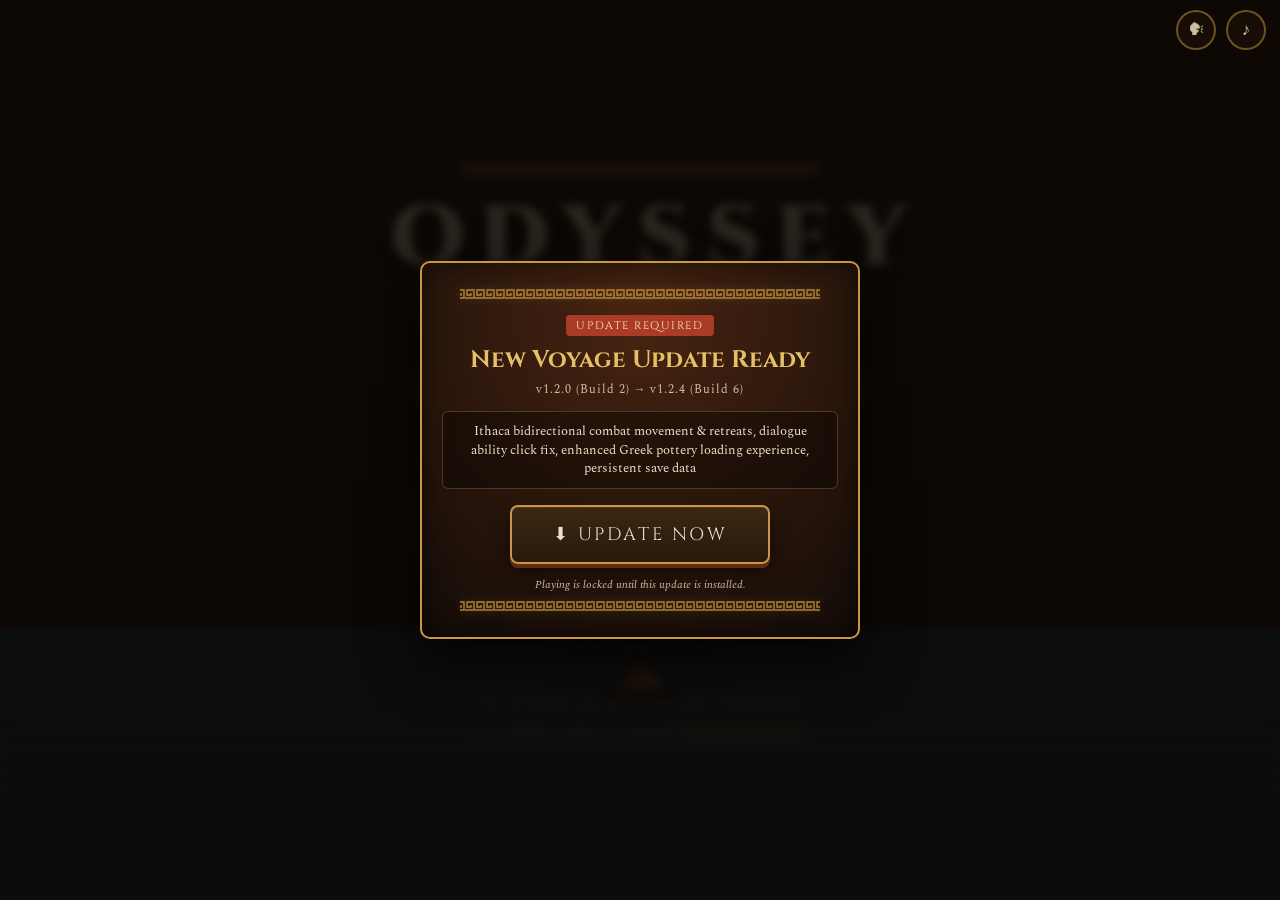
==== commit 3b6751dc: "OTA v1.2.4 (build 6): Ithaca bidirectional combat movement & retreats, dialogue ability click fix, e" ====
--- a/android/app/src/main/assets/index.html
+++ b/android/app/src/main/assets/index.html
@@ -51,13 +51,58 @@
 <!-- Big choice buttons (e.g. reveal / secret) -->
 <div id="choices" class="hidden"></div>
 
-<!-- Chapter transition card -->
+<!-- Chapter transition & loading card -->
 <div id="chapter-card" class="chapter-card hidden">
   <div class="cc-frame">
+    <div class="cc-top-emblem">
+      <span class="cc-laurel">🌿</span>
+      <span class="cc-seal">🏛</span>
+      <span class="cc-laurel">🌿</span>
+    </div>
+    <div class="cc-ship-wrap">
+      <svg class="cc-ship-svg" viewBox="0 0 160 80" width="128" height="64" aria-hidden="true">
+        <!-- Constellation stars above ship -->
+        <circle cx="28" cy="14" r="1.5" fill="#f4d896" opacity="0.8"/>
+        <circle cx="48" cy="8" r="2" fill="#fff" opacity="0.9"/>
+        <circle cx="76" cy="16" r="1.5" fill="#f4d896" opacity="0.75"/>
+        <circle cx="120" cy="10" r="2.2" fill="#fff" opacity="0.95"/>
+        <circle cx="142" cy="18" r="1.5" fill="#f4d896" opacity="0.7"/>
+        
+        <!-- Galley hull -->
+        <path d="M12 52 Q76 68 148 50 L140 60 Q76 70 24 60 Z" fill="#24150b" stroke="#c9973f" stroke-width="1.6"/>
+        <!-- Bronze ram (embolon) -->
+        <path d="M148 50 L156 56 L144 60 Z" fill="#e6c069"/>
+        <!-- High curved stern (aphlaston) -->
+        <path d="M12 52 Q6 34 16 26 Q12 36 20 48 Z" fill="#c9973f"/>
+        <!-- Main mast and yardarm -->
+        <line x1="80" y1="52" x2="80" y2="16" stroke="#24150b" stroke-width="3"/>
+        <line x1="52" y1="20" x2="108" y2="20" stroke="#c9973f" stroke-width="2.5"/>
+        <!-- Sail with terracotta Greek chevron -->
+        <path d="M54 21 Q80 26 106 21 L102 46 Q80 50 58 46 Z" fill="#b85f24" stroke="#e6c069" stroke-width="1.2"/>
+        <path d="M72 26 L80 34 L88 26 L80 42 Z" fill="#24150b"/>
+        <!-- Steer oars & oars -->
+        <g class="cc-oars">
+          <line x1="42" y1="56" x2="34" y2="72" stroke="#e6c069" stroke-width="1.8"/>
+          <line x1="56" y1="57" x2="48" y2="73" stroke="#e6c069" stroke-width="1.8"/>
+          <line x1="70" y1="58" x2="62" y2="74" stroke="#e6c069" stroke-width="1.8"/>
+          <line x1="84" y1="58" x2="76" y2="74" stroke="#e6c069" stroke-width="1.8"/>
+          <line x1="98" y1="57" x2="90" y2="73" stroke="#e6c069" stroke-width="1.8"/>
+          <line x1="112" y1="56" x2="104" y2="72" stroke="#e6c069" stroke-width="1.8"/>
+          <line x1="28" y1="54" x2="20" y2="74" stroke="#c9973f" stroke-width="2.2"/>
+        </g>
+        <!-- Aegean wave line -->
+        <path class="cc-waves" d="M0 64 Q20 58 40 64 T80 64 T120 64 T160 64" fill="none" stroke="#6898b0" stroke-width="2.2" opacity="0.8"/>
+        <path class="cc-waves-crest" d="M10 66 Q30 62 50 66 T90 66 T130 66 T170 66" fill="none" stroke="#e6c069" stroke-width="1.2" opacity="0.6"/>
+      </svg>
+    </div>
     <div class="cc-meander"></div>
     <div class="cc-kicker" id="cc-kicker">Chapter I</div>
     <div class="cc-title" id="cc-title">Polyphemus's Cave</div>
     <div class="cc-sub" id="cc-sub"></div>
+    <div class="cc-quote" id="cc-quote"></div>
+    <div class="cc-load-track">
+      <div class="cc-load-fill" id="cc-load-fill"></div>
+    </div>
     <div class="cc-meander"></div>
   </div>
 </div>
--- a/android/app/src/main/assets/styles.css
+++ b/android/app/src/main/assets/styles.css
@@ -192,9 +192,17 @@
 #touch-controls { display: block; }
 #touch-controls.hidden { display: none !important; }
 
-/* while dialogue is open the controls step back (still tappable
-   for the stick, but visually out of the text's way) */
-body.dlg-open #touch-controls { opacity: 0.22; transition: opacity 0.3s ease; }
+/* while dialogue is open, the touch controls step back and touch buttons NEVER intercept taps */
+body.dlg-open #touch-controls {
+  opacity: 0.12;
+  pointer-events: none !important;
+  transition: opacity 0.3s ease;
+}
+body.dlg-open #action-buttons,
+body.dlg-open #stick-zone,
+body.dlg-open .tbtn {
+  pointer-events: none !important;
+}
 #touch-controls { transition: opacity 0.3s ease; }
 
 /* persistent gear chip (armor · sword · bow) */
@@ -309,7 +317,9 @@
   position: fixed; left: 50%; bottom: 4%;
   transform: translateX(-50%);
   width: min(92vw, 620px);
-  z-index: 40;
+  z-index: 95;
+  pointer-events: auto !important;
+  cursor: pointer;
 }
 
 .dlg-frame {
@@ -397,54 +407,163 @@
   background: rgba(0,0,0,0.25); line-height: 1.5; }
 
 /* ============================================================
-   CHAPTER CARD
+   CHAPTER CARD & LOADING EXPERIENCE
    ============================================================ */
 .chapter-card {
   position: fixed; inset: 0; z-index: 60;
   display: flex; align-items: center; justify-content: center;
-  background: radial-gradient(ellipse at 50% 45%, #31200f 0%, var(--terra-black) 70%);
+  background:
+    radial-gradient(ellipse at 50% 30%, rgba(201,151,63,0.12) 0%, transparent 60%),
+    radial-gradient(ellipse at 50% 50%, #28190d 0%, var(--terra-black) 78%);
+  backdrop-filter: blur(4px);
+  animation: ccBackdropFade 0.4s ease-out;
+}
+
+@keyframes ccBackdropFade {
+  from { opacity: 0; }
+  to { opacity: 1; }
 }
 
 .cc-frame {
   text-align: center;
-  padding: 34px 40px;
+  padding: 30px 42px;
+  max-width: min(92vw, 640px);
   border-top: 2px solid var(--bronze);
   border-bottom: 2px solid var(--bronze);
   position: relative;
-}
+  box-shadow: 0 16px 48px rgba(0,0,0,0.8), 0 0 28px rgba(201,151,63,0.14);
+  background: linear-gradient(180deg, rgba(34,20,10,0.85), rgba(18,10,4,0.92));
+  border-radius: 8px;
+  animation: ccFramePop 0.5s cubic-bezier(0.16, 1, 0.3, 1);
+}
+
+@keyframes ccFramePop {
+  from { transform: scale(0.95); opacity: 0; }
+  to { transform: scale(1); opacity: 1; }
+}
+
 .cc-frame::before, .cc-frame::after {
   content: ""; position: absolute; left: 50%; transform: translateX(-50%);
-  width: 60%; height: 1px; background: rgba(201,151,63,0.4);
+  width: 70%; height: 1px; background: rgba(201,151,63,0.5);
 }
 .cc-frame::before { top: 6px; } .cc-frame::after { bottom: 6px; }
+
+.cc-top-emblem {
+  display: flex;
+  align-items: center;
+  justify-content: center;
+  gap: 14px;
+  margin-bottom: 6px;
+  color: var(--bronze-bright);
+}
+.cc-laurel {
+  font-size: 16px;
+  opacity: 0.85;
+  filter: drop-shadow(0 0 6px rgba(201,151,63,0.4));
+}
+.cc-seal {
+  font-size: 20px;
+  filter: drop-shadow(0 0 10px rgba(230,192,105,0.7));
+  animation: ccSealPulse 2.8s ease-in-out infinite;
+}
+
+@keyframes ccSealPulse {
+  0%, 100% { transform: scale(1); filter: drop-shadow(0 0 8px rgba(230,192,105,0.6)); }
+  50% { transform: scale(1.1); filter: drop-shadow(0 0 16px rgba(244,216,150,0.9)); }
+}
+
+.cc-ship-wrap {
+  margin: 2px auto 8px;
+  display: flex;
+  justify-content: center;
+  align-items: center;
+  filter: drop-shadow(0 4px 14px rgba(201,151,63,0.4));
+  animation: ccShipBob 3.4s ease-in-out infinite;
+}
+
+@keyframes ccShipBob {
+  0%, 100% { transform: translateY(0) rotate(0deg); }
+  50% { transform: translateY(-5px) rotate(1.4deg); }
+}
+
+.cc-oars {
+  transform-origin: 80px 56px;
+  animation: ccOarsRow 2.2s ease-in-out infinite;
+}
+
+@keyframes ccOarsRow {
+  0%, 100% { transform: rotate(-3deg); }
+  50% { transform: rotate(5deg); }
+}
 
 .cc-meander {
   height: 10px;
   margin: 8px auto;
-  width: min(78vw, 320px);
-  opacity: 0.75;
+  width: min(78vw, 360px);
+  opacity: 0.85;
   background-image: url("data:image/svg+xml,%3Csvg xmlns='http://www.w3.org/2000/svg' width='10' height='10' viewBox='0 0 10 10'%3E%3Cpath d='M0 9 H9 V1 H2 V6 H6 V4' fill='none' stroke='%23c9973f' stroke-width='1.4'/%3E%3C/svg%3E");
   background-repeat: repeat-x;
   background-position: center;
+  filter: drop-shadow(0 0 4px rgba(201,151,63,0.3));
 }
 
 .cc-kicker {
   font-family: var(--font-title);
-  font-size: 13px; letter-spacing: 0.35em; text-transform: uppercase;
+  font-size: 13px; letter-spacing: 0.38em; text-transform: uppercase;
   color: var(--bone-dim);
-  margin-bottom: 6px;
+  margin-bottom: 4px;
 }
 
 .cc-title {
   font-family: var(--font-title);
   font-size: clamp(26px, 6.5vmin, 44px);
   font-weight: 700; color: var(--bone);
+  text-shadow: 0 0 16px rgba(230,192,105,0.4);
+  letter-spacing: 0.04em;
   margin: 4px 0 6px;
 }
 
 .cc-sub {
   font-size: 14px; font-style: italic; color: var(--bone-dim);
   margin-bottom: 4px;
+}
+
+.cc-quote {
+  font-family: var(--font-body);
+  font-size: clamp(12px, 2.7vmin, 14.5px);
+  font-style: italic;
+  color: rgba(236,223,195,0.85);
+  max-width: min(84vw, 500px);
+  margin: 10px auto 8px;
+  line-height: 1.45;
+  letter-spacing: 0.02em;
+}
+
+.cc-load-track {
+  width: min(72vw, 240px);
+  height: 3px;
+  background: rgba(30,18,8,0.85);
+  border: 1px solid rgba(201,151,63,0.35);
+  border-radius: 3px;
+  margin: 10px auto 4px;
+  overflow: hidden;
+  position: relative;
+}
+
+.cc-load-fill {
+  height: 100%;
+  width: 0%;
+  background: linear-gradient(90deg, #8c5a22, #e6c069, #fff, #e6c069);
+  background-size: 200% 100%;
+  border-radius: 3px;
+  box-shadow: 0 0 10px rgba(230,192,105,0.8);
+  animation: ccShimmer 1.8s linear infinite;
+  transition: width 2.4s cubic-bezier(0.12, 0.7, 0.2, 1);
+}
+
+@keyframes ccShimmer {
+  0% { background-position: 100% 0; }
+  100% { background-position: -100% 0; }
 }
 
 /* ============================================================
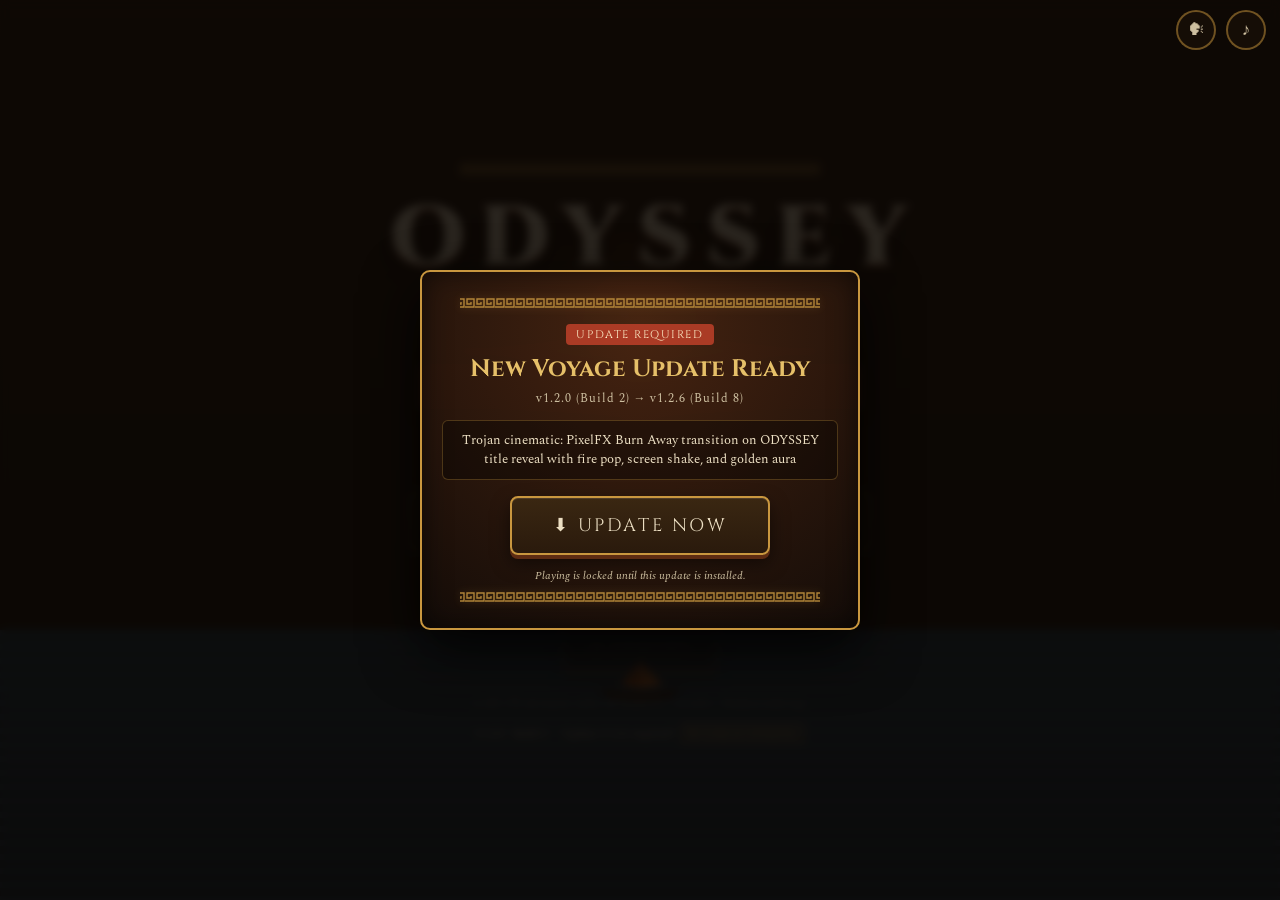
==== commit 5117a783: "Merge remote-tracking branch 'origin/main' into integration/team-merge-2026-11-12 # Conflicts: #	and" ====
--- a/android/app/src/main/assets/index.html
+++ b/android/app/src/main/assets/index.html
@@ -67,7 +67,7 @@
         <circle cx="76" cy="16" r="1.5" fill="#f4d896" opacity="0.75"/>
         <circle cx="120" cy="10" r="2.2" fill="#fff" opacity="0.95"/>
         <circle cx="142" cy="18" r="1.5" fill="#f4d896" opacity="0.7"/>
-        
+
         <!-- Galley hull -->
         <path d="M12 52 Q76 68 148 50 L140 60 Q76 70 24 60 Z" fill="#24150b" stroke="#c9973f" stroke-width="1.6"/>
         <!-- Bronze ram (embolon) -->
--- a/android/app/src/main/assets/styles.css
+++ b/android/app/src/main/assets/styles.css
@@ -175,6 +175,9 @@
 #btn-bow {
   color: #ffd27a;
   text-shadow: 0 0 10px rgba(255,190,90,0.4);
+}
+#btn-dodge {
+  color: var(--bronze-bright);
 }
 .tbtn.cd {
   opacity: 0.45;
